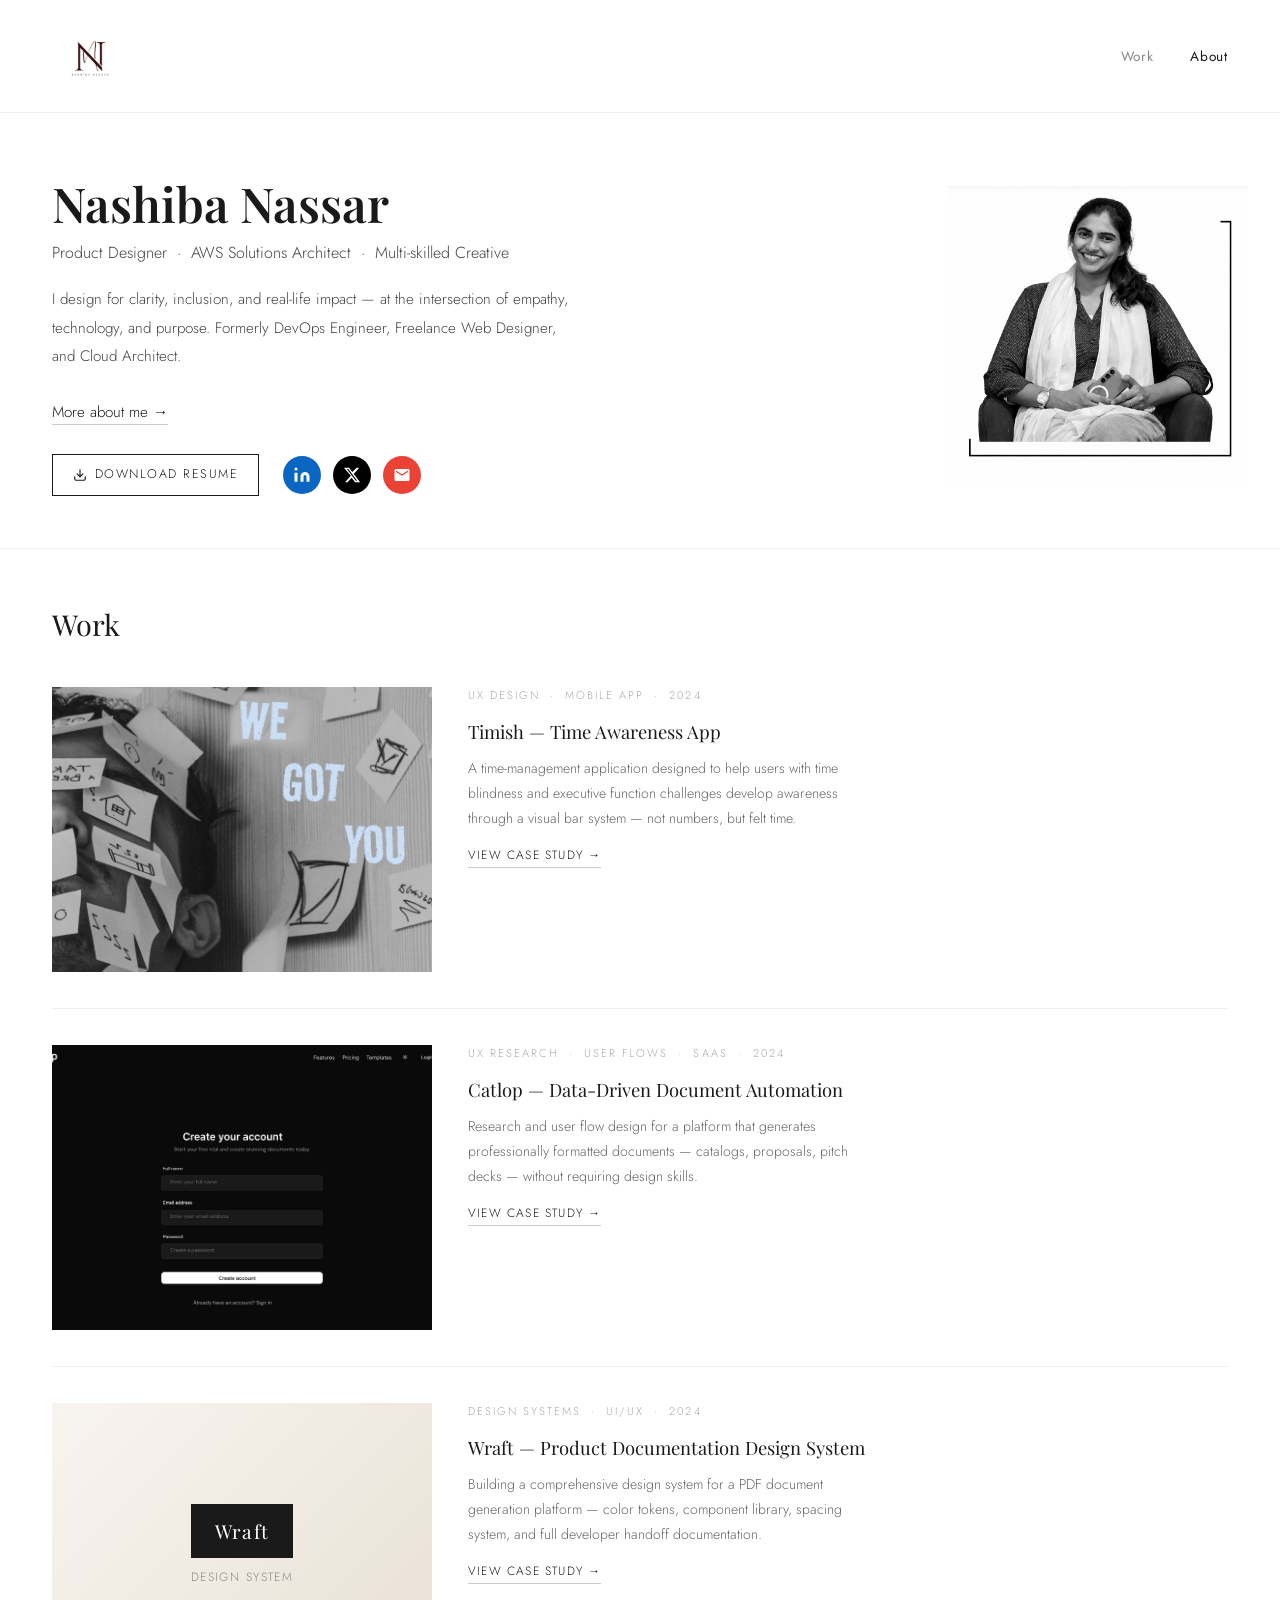
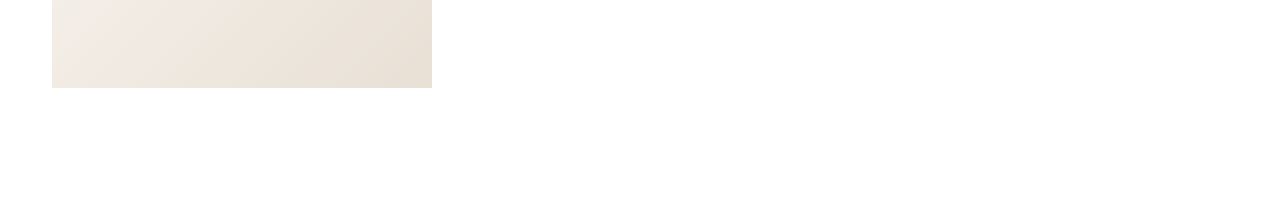
==== index.html @ db63591d "Add files via upload" ====
<!DOCTYPE html>
<html lang="en">
<head>
  <meta charset="UTF-8"/>
  <meta name="viewport" content="width=device-width, initial-scale=1.0"/>
  <title>Nashiba Nassar — Product Designer</title>
  <link href="https://fonts.googleapis.com/css2?family=Playfair+Display:ital,wght@0,400;0,600;1,400&family=Jost:wght@300;400;500&display=swap" rel="stylesheet"/>
  <style>
    *,*::before,*::after{margin:0;padding:0;box-sizing:border-box}
    html{scroll-behavior:smooth}
    body{background:#fff;color:#1a1a1a;font-family:'Jost',sans-serif;font-weight:300;line-height:1.6}
    a{text-decoration:none;color:inherit}
    .page{display:none} .page.active{display:block}

    nav{display:flex;justify-content:space-between;align-items:center;padding:24px 52px;position:sticky;top:0;background:#fff;z-index:100;border-bottom:1px solid #f0f0f0}
    .logo{cursor:pointer;display:flex;align-items:center}.logo img{height:64px;width:auto;display:block}
    .nav-links{display:flex;gap:36px;list-style:none}
    .nav-links a{font-size:.85rem;font-weight:400;letter-spacing:.06em;cursor:pointer;transition:color .2s}
    .nav-links a:hover,.nav-links a.active{color:#888}

    /* HERO — transparent bg to show cutout photo naturally */
    .hero{display:grid;grid-template-columns:1fr 240px;gap:0px;align-items:center;padding:64px 52px 52px;border-bottom:1px solid #f0f0f0;background:#fff}
    .hero-left h1{font-family:'Playfair Display',serif;font-size:clamp(2.2rem,4vw,3rem);font-weight:600;line-height:1.1;margin-bottom:10px}
    .hero-left .hero-title{font-size:1rem;color:#444;margin-bottom:20px;font-weight:300}
    .hero-left .hero-desc{font-size:.95rem;line-height:1.85;color:#444;max-width:520px;margin-bottom:28px}
    .hero-left .hero-desc a{color:#1a1a1a;border-bottom:1px solid #ccc;transition:border-color .2s;padding-bottom:1px;cursor:pointer}
    .hero-left .hero-desc a:hover{border-color:#1a1a1a}
    .hero-actions{display:flex;align-items:center;gap:24px;flex-wrap:wrap}
    .btn-resume{display:inline-flex;align-items:center;gap:8px;font-size:.78rem;letter-spacing:.12em;text-transform:uppercase;border:1px solid #1a1a1a;padding:10px 20px;transition:background .2s,color .2s;cursor:pointer;background:#fff;color:#1a1a1a}
    .btn-resume:hover{background:#1a1a1a;color:#fff}
    .btn-resume svg{stroke:currentColor;fill:none}
    .socials{display:flex;gap:12px;align-items:center}
    .socials a{display:flex;align-items:center;justify-content:center;width:38px;height:38px;border-radius:50%;transition:transform .2s,opacity .2s}
    .socials a:hover{transform:translateY(-2px);opacity:.85}
    .social-linkedin{background:#0A66C2}
    .social-x{background:#000}
    .social-gmail{background:#EA4335}
    .socials a svg{width:18px;height:18px;fill:#fff}

    /* Hero photo — cutout style, no box */
    .hero-photo{width:300px;flex-shrink:0;display:flex;align-items:center;justify-content:center;margin-left:-40px}
    .hero-photo img{width:100%;display:block;object-fit:contain}

    /* WORK PAGE */
    .work-page{padding:52px 52px 100px}
    .work-page h2{font-family:'Playfair Display',serif;font-size:1.8rem;font-weight:400;margin-bottom:40px}
    .projects-list{display:flex;flex-direction:column}
    .project-item{display:grid;grid-template-columns:1fr 2fr;gap:36px;align-items:start;cursor:pointer;border-bottom:1px solid #f0f0f0;padding:36px 0}
    .project-item:first-child{padding-top:0}
    .project-item:last-child{border-bottom:none}
    .project-thumb{width:100%;aspect-ratio:4/3;overflow:hidden;background:#f5f5f5}
    .project-thumb img{width:100%;height:100%;object-fit:cover;transition:transform .5s ease;display:block}
    .project-item:hover .project-thumb img{transform:scale(1.03)}
    .project-thumb.placeholder{background:linear-gradient(135deg,#f8f4ef,#e8e0d5);display:flex;align-items:center;justify-content:center;flex-direction:column;gap:10px}
    .wraft-badge{background:#1a1a1a;color:#fff;font-family:'Playfair Display',serif;font-size:1.2rem;padding:12px 24px;letter-spacing:.06em}
    .wraft-sub{font-size:.75rem;color:#888;letter-spacing:.12em;text-transform:uppercase}
    .project-info h3{font-family:'Playfair Display',serif;font-size:1.15rem;font-weight:400;margin-bottom:10px;transition:color .2s}
    .project-item:hover .project-info h3{color:#666}
    .proj-tag{font-size:.7rem;letter-spacing:.18em;text-transform:uppercase;color:#aaa;margin-bottom:12px}
    .project-info p{font-size:.88rem;line-height:1.75;color:#666;max-width:380px}
    .proj-arrow{display:inline-flex;align-items:center;gap:6px;font-size:.75rem;letter-spacing:.1em;text-transform:uppercase;color:#1a1a1a;margin-top:16px;border-bottom:1px solid #ccc;padding-bottom:2px;transition:border-color .2s}
    .project-item:hover .proj-arrow{border-color:#1a1a1a}

    /* DETAIL */
    .detail-page{padding:48px 52px 100px;max-width:1060px}
    .back-btn{display:inline-flex;align-items:center;gap:8px;font-size:.8rem;letter-spacing:.08em;color:#888;cursor:pointer;margin-bottom:44px;transition:color .2s}
    .back-btn:hover{color:#1a1a1a}
    .detail-title{font-family:'Playfair Display',serif;font-size:2rem;font-weight:400;line-height:1.2;margin-bottom:12px}
    .detail-subtitle{font-size:.88rem;color:#888;letter-spacing:.06em;margin-bottom:44px}
    .detail-hero{width:100%;margin-bottom:56px;overflow:hidden;background:#f5f5f5}
    .detail-hero img{width:100%;display:block}
    .detail-hero.dark-bg{background:#12193a}
    .detail-hero.wraft-bg{background:linear-gradient(135deg,#f8f4ef,#e8e0d5);display:flex;align-items:center;justify-content:center;min-height:300px}
    .detail-meta{display:grid;grid-template-columns:repeat(3,1fr);gap:28px;margin-bottom:56px;padding:32px 0;border-top:1px solid #f0f0f0;border-bottom:1px solid #f0f0f0}
    .meta-item label{display:block;font-size:.68rem;letter-spacing:.18em;text-transform:uppercase;color:#aaa;margin-bottom:7px}
    .meta-item span{font-size:.9rem}
    .detail-section{margin-bottom:48px}
    .detail-section h2{font-family:'Playfair Display',serif;font-size:1.3rem;font-weight:400;margin-bottom:16px}
    .detail-section p{font-size:.93rem;line-height:1.85;color:#444;max-width:700px}
    .detail-section ul{padding-left:18px;margin-top:10px}
    .detail-section ul li{font-size:.9rem;line-height:1.8;color:#444;margin-bottom:5px}
    .screens-grid{display:grid;grid-template-columns:repeat(3,1fr);gap:18px;margin-top:24px}
    .screens-grid img{width:100%;border-radius:16px;display:block;box-shadow:0 4px 20px rgba(0,0,0,.08)}
    .ideation-img{width:100%;max-width:700px;display:block;margin-top:20px;border:1px solid #f0f0f0}

    /* ABOUT */
    .about-page{padding:52px 52px 100px}
    .about-top{display:grid;grid-template-columns:1fr 1fr;gap:72px;align-items:start;margin-bottom:72px;padding-bottom:64px;border-bottom:1px solid #f0f0f0}
    .about-img-wrap{width:100%;aspect-ratio:3/4;overflow:hidden;background:#f5f5f5}
    .about-img-wrap img{width:100%;height:100%;object-fit:cover;object-position:center top;display:block}
    .about-content h1{font-family:'Playfair Display',serif;font-size:2rem;font-weight:400;margin-bottom:28px}
    .about-content p{font-size:.93rem;line-height:1.9;color:#444;margin-bottom:20px}
    .about-certs,.about-contact{margin-top:32px;padding-top:28px;border-top:1px solid #f0f0f0}
    .about-certs h3,.about-contact h3{font-size:.68rem;letter-spacing:.18em;text-transform:uppercase;color:#aaa;margin-bottom:16px}
    .cert-list{display:flex;flex-direction:column;gap:9px}
    .cert-list span{font-size:.86rem;padding-left:12px;border-left:2px solid #1a1a1a}
    .contact-links{display:flex;flex-direction:row;flex-wrap:wrap;align-items:center;gap:4px 0}
    .contact-links a{font-size:.86rem;transition:color .2s}
    .contact-links a:hover{color:#888}
    .contact-links a:not(:last-child)::after{content:'·';margin:0 12px;color:#ccc}
    .philosophy-section{max-width:860px}
    .philosophy-section h2{font-family:'Playfair Display',serif;font-size:1.7rem;font-weight:400;margin-bottom:8px}
    .section-sub{font-size:.78rem;letter-spacing:.16em;text-transform:uppercase;color:#aaa;margin-bottom:36px}
    .philosophy-section p{font-size:.93rem;line-height:1.9;color:#444;margin-bottom:20px}
    .principles{display:grid;grid-template-columns:repeat(3,1fr);gap:28px;margin:32px 0 40px}
    .principle-card{padding:28px 24px;background:#f9f9f9;border-top:2px solid #1a1a1a}
    .principle-card h4{font-family:'Playfair Display',serif;font-size:1rem;font-weight:400;margin-bottom:10px}
    .principle-card p{font-size:.85rem;line-height:1.75;color:#666}
    .philosophy-quote{font-family:'Playfair Display',serif;font-size:1.1rem;font-style:italic;color:#555;border-left:3px solid #1a1a1a;padding-left:24px;margin:32px 0;line-height:1.7}
    .analogy-box{background:#f9f9f9;padding:36px 40px;margin:28px 0}
    .analogy-box h3{font-family:'Playfair Display',serif;font-size:1.1rem;font-weight:400;margin-bottom:16px}
    .analogy-box p{font-size:.88rem;line-height:1.9;color:#555;margin-bottom:12px}
    .analogy-box p:last-child{margin-bottom:0}

    @media(max-width:768px){
      nav{padding:18px 20px}
      .hero{grid-template-columns:1fr;padding:40px 20px 40px;gap:24px}
      .hero-photo{width:200px;margin:0 auto}
      .work-page,.detail-page,.about-page{padding:32px 20px 80px}
      .project-item{grid-template-columns:1fr;gap:16px}
      .about-top{grid-template-columns:1fr;gap:36px}
      .principles{grid-template-columns:1fr;gap:16px}
      .screens-grid{grid-template-columns:repeat(2,1fr)}
      .detail-meta{grid-template-columns:1fr 1fr}
    }
  </style>
<script>
  function showPage(name) {
    document.querySelectorAll('.page').forEach(p => p.classList.remove('active'));
    document.querySelectorAll('.nav-links a').forEach(a => a.classList.remove('active'));
    if (name === 'work') {
      document.getElementById('page-work').classList.add('active');
      document.getElementById('nav-work').classList.add('active');
    } else if (name === 'about') {
      document.getElementById('page-about').classList.add('active');
      document.getElementById('nav-about').classList.add('active');
    }
    window.scrollTo(0,0);
  }
  function showDetail(project) {
    document.querySelectorAll('.page').forEach(p => p.classList.remove('active'));
    document.getElementById('page-detail-' + project).classList.add('active');
    window.scrollTo(0,0);
  }
</script>
</head>
<body>

<nav>
  <div class="logo" onclick="showPage('work')"><img src="[data-uri]" alt="Nashiba Nassar"/></div>
  <ul class="nav-links">
    <li><a id="nav-work" class="active" onclick="showPage('work')">Work</a></li>
    <li><a id="nav-about" onclick="showPage('about')">About</a></li>
  </ul>
</nav>

<!-- WORK PAGE -->
<div id="page-work" class="page active">
  <div class="hero">
    <div class="hero-left">
      <h1>Nashiba Nassar</h1>
      <div class="hero-title">Product Designer &nbsp;·&nbsp; AWS Solutions Architect &nbsp;·&nbsp; Multi-skilled Creative</div>
      <div class="hero-desc">
        I design for clarity, inclusion, and real-life impact — at the intersection of empathy, technology, and purpose.
        Formerly DevOps Engineer, Freelance Web Designer, and Cloud Architect.
        <br/><br/>
        <a onclick="showPage('about')">More about me →</a>
      </div>
      <div class="hero-actions">
        <a class="btn-resume" href="[data-uri]" download="Nashiba_Nassar_Resume.pdf">
          <svg width="14" height="14" viewBox="0 0 24 24" stroke-width="2" stroke-linecap="round" stroke-linejoin="round"><path d="M21 15v4a2 2 0 01-2 2H5a2 2 0 01-2-2v-4"/><polyline points="7 10 12 15 17 10"/><line x1="12" y1="15" x2="12" y2="3"/></svg>
          Download Resume
        </a>
        <div class="socials">
          <a href="https://www.linkedin.com/in/nashiba-nassar" target="_blank" title="LinkedIn" class="social-linkedin">
            <svg viewBox="0 0 24 24"><path d="M16 8a6 6 0 016 6v7h-4v-7a2 2 0 00-2-2 2 2 0 00-2 2v7h-4v-7a6 6 0 016-6zM2 9h4v12H2z"/><circle cx="4" cy="4" r="2"/></svg>
          </a>
          <a href="https://x.com/nashibanassar" target="_blank" title="X" class="social-x">
            <svg viewBox="0 0 24 24"><path d="M18.244 2.25h3.308l-7.227 8.26 8.502 11.24H16.17l-4.714-6.231-5.401 6.231H2.744l7.737-8.835L1.254 2.25H8.08l4.253 5.622zm-1.161 17.52h1.833L7.084 4.126H5.117z"/></svg>
          </a>
          <a href="/cdn-cgi/l/email-protection#d5bbb4a6bdbcb7b4e1e0e395b2b8b4bcb9fbb6bab8" title="Email" class="social-gmail">
            <svg viewBox="0 0 24 24"><path d="M20 4H4C2.9 4 2 4.9 2 6v12c0 1.1.9 2 2 2h16c1.1 0 2-.9 2-2V6c0-1.1-.9-2-2-2zm0 4l-8 5-8-5V6l8 5 8-5v2z"/></svg>
          </a>
        </div>
      </div>
    </div>
    <div class="hero-photo">
      <img src="[data-uri]" alt="Nashiba Nassar"/>
    </div>
  </div>

  <div class="work-page">
    <h2>Work</h2>
    <div class="projects-list">

      <div class="project-item" onclick="showDetail('timish')">
        <div class="project-thumb"><img src="[data-uri]" alt="Timish"/></div>
        <div class="project-info">
          <div class="proj-tag">UX Design &nbsp;·&nbsp; Mobile App &nbsp;·&nbsp; 2024</div>
          <h3>Timish — Time Awareness App</h3>
          <p>A time-management application designed to help users with time blindness and executive function challenges develop awareness through a visual bar system — not numbers, but felt time.</p>
          <div class="proj-arrow">View case study →</div>
        </div>
      </div>

      <div class="project-item" onclick="showDetail('catlop')">
        <div class="project-thumb"><img src="[data-uri]" alt="Catlop"/></div>
        <div class="project-info">
          <div class="proj-tag">UX Research &nbsp;·&nbsp; User Flows &nbsp;·&nbsp; SaaS &nbsp;·&nbsp; 2024</div>
          <h3>Catlop — Data-Driven Document Automation</h3>
          <p>Research and user flow design for a platform that generates professionally formatted documents — catalogs, proposals, pitch decks — without requiring design skills.</p>
          <div class="proj-arrow">View case study →</div>
        </div>
      </div>

      <div class="project-item" onclick="showDetail('wraft')">
        <div class="project-thumb placeholder">
          <div class="wraft-badge">Wraft</div>
          <div class="wraft-sub">Design System</div>
        </div>
        <div class="project-info">
          <div class="proj-tag">Design Systems &nbsp;·&nbsp; UI/UX &nbsp;·&nbsp; 2024</div>
          <h3>Wraft — Product Documentation Design System</h3>
          <p>Building a comprehensive design system for a PDF document generation platform — color tokens, component library, spacing system, and full developer handoff documentation.</p>
          <div class="proj-arrow">View case study →</div>
        </div>
      </div>

    </div>
  </div>
</div>

<!-- DETAIL: TIMISH -->
<div id="page-detail-timish" class="page">
  <div class="detail-page">
    <div class="back-btn" onclick="showPage('work')">&#8592; Work</div>
    <h1 class="detail-title">Timish — Time Awareness App</h1>
    <div class="detail-subtitle">UX Design &nbsp;·&nbsp; Mobile App &nbsp;·&nbsp; 2024</div>
    <div class="detail-hero dark-bg"><img src="[data-uri]" alt="Timish Hero"/></div>
    <div class="detail-meta">
      <div class="meta-item"><label>Role</label><span>UX Designer (Solo)</span></div>
      <div class="meta-item"><label>Platform</label><span>iOS Mobile App</span></div>
      <div class="meta-item"><label>Tools</label><span>Figma, FigJam</span></div>
    </div>
    <div class="detail-section"><h2>Overview</h2><p>A time-management application designed to help users develop time awareness, reduce overwhelm, and manage tasks visually. Instead of showing time as numbers, Timish makes time <em>felt</em> — through colours and bars that fill as focus sessions progress.</p></div>
    <div class="detail-section"><h2>Research Sources</h2><ul><li>UX Case Study on time-management struggles (UX Design magazine)</li><li>Time-related challenges in ADHD/LD populations (PMC / NCBI research)</li><li>General time-management strategies (University of Georgia field report)</li></ul></div>
    <div class="detail-section"><h2>Target Audiences</h2><ul><li>Students with executive function challenges</li><li>Adults with ADHD / Learning Disabilities</li><li>Adults with Executive Function Weakness regardless of age or occupation</li></ul></div>
    <div class="detail-section"><h2>Key Themes Identified</h2><ul><li>Anxiety and digital overload</li><li>Distractions and lack of organisation</li><li>Poor time awareness — time blindness</li><li>Weak planning and executive function</li><li>Overwhelm from complex interfaces</li></ul></div>
    <div class="detail-section"><h2>Key Observations</h2><ul><li>Time-management struggles have cognitive and neurobiological roots — not laziness</li><li>Students who struggle often become adults with similar challenges</li><li>The deeper problem is Executive Function Weakness, not age or occupation</li><li>Users require visual structure, reduced cognitive load, and simplified tools</li></ul></div>
    <div class="detail-section"><h2>Competitor Analysis</h2><ul><li><strong>Tiimo</strong> — AI planner + focus mode, but too many options and overwhelming</li><li><strong>One Thing</strong> — Simple to-do + focus, but interface not intuitive enough</li><li><strong>Forest</strong> — Simple with reward system, but limited planning features</li><li><strong>Interval Timer</strong> — Work–rest cycles, but not made for daily planning</li><li><strong>Scheduley</strong> — Reminders + motivation, but motivation alone is not persistent</li></ul></div>
    <div class="detail-section"><h2>Competitor Insights</h2><ul><li>Need a persistent visible indicator for time awareness</li><li>Minimising text improves clarity significantly</li><li>Reduce user actions per session</li><li>Hide or avoid overwhelming settings</li><li>Use visual time rather than verbal time</li></ul></div>
    <div class="detail-section"><h2>The Problem</h2><p>Users frequently lose track of time and forget deadlines because of time blindness, making it difficult to plan ahead, pace themselves, or stay aware of upcoming commitments. This results in missed deadlines and last-minute pressure.</p><p style="margin-top:12px">Root cause: their brain processes planning, attention, and task initiation differently due to executive function difficulties. Current apps overwhelm them with text, options, and complex interfaces.</p></div>
    <div class="detail-section"><h2>User Personas</h2><ul><li><strong>Saara (20, Student)</strong> — Executive dysfunction, overwhelmed by text-heavy apps. Needs visual planning, advance reminders, and easy task initiation.</li><li><strong>Arjun (30, Corporate Professional)</strong> — Inconsistent performance, loses track of time. Needs structured yet flexible reminders.</li><li><strong>Riya (40, Business Owner)</strong> — Overwhelmed by multi-tasking, energy fluctuates. Needs prioritisation and daily clarity.</li></ul></div>
    <div class="detail-section"><h2>How Might We Questions</h2><ul><li>How might we help users start tasks easily without friction?</li><li>How might we use visuals to reduce overwhelm?</li><li>How might we reduce cognitive load during routine tasks?</li><li>How might we help users stay consistent without relying on motivation?</li><li>How might we simplify planning for multi-taskers?</li><li>How might we support productivity during low-energy days?</li></ul></div>
    <div class="detail-section"><h2>Rapid Ideation</h2><p>Using FigJam sticky notes to explore ideas around visual awareness, minimal interfaces, time-based colour systems, and T-shirt size task arrangements.</p><img src="[data-uri]" alt="Rapid Ideation FigJam" class="ideation-img"/></div>
    <div class="detail-section"><h2>The Solution — Time Bar System</h2><p>Each hour of the day is represented by a bar. All bars start grey. When a focus session or task begins, bars fill dynamically with colours representing duration and focus type.</p><ul style="margin-top:14px"><li><strong>Default State</strong> — All bars start grey</li><li><strong>Focus Mode</strong> — Pressing Focus fills the bar in real time</li><li><strong>Task Mode</strong> — Adding a task changes bar colour based on task duration (S/M/L/XL)</li><li><strong>Current Bar Indicator</strong> — Running bar appears as a smaller progress bar at the top</li></ul><p style="margin-top:16px;font-style:italic;color:#666">"Time in this app isn't shown as numbers — it's felt through colours. Each bar becomes a visual block of energy and attention."</p></div>
    <div class="detail-section"><h2>App Screens</h2><div class="screens-grid"><img src="[data-uri]" alt="Screen 1"/><img src="[data-uri]" alt="Screen 2"/><img src="[data-uri]" alt="Screen 3"/><img src="[data-uri]" alt="Screen 4"/><img src="[data-uri]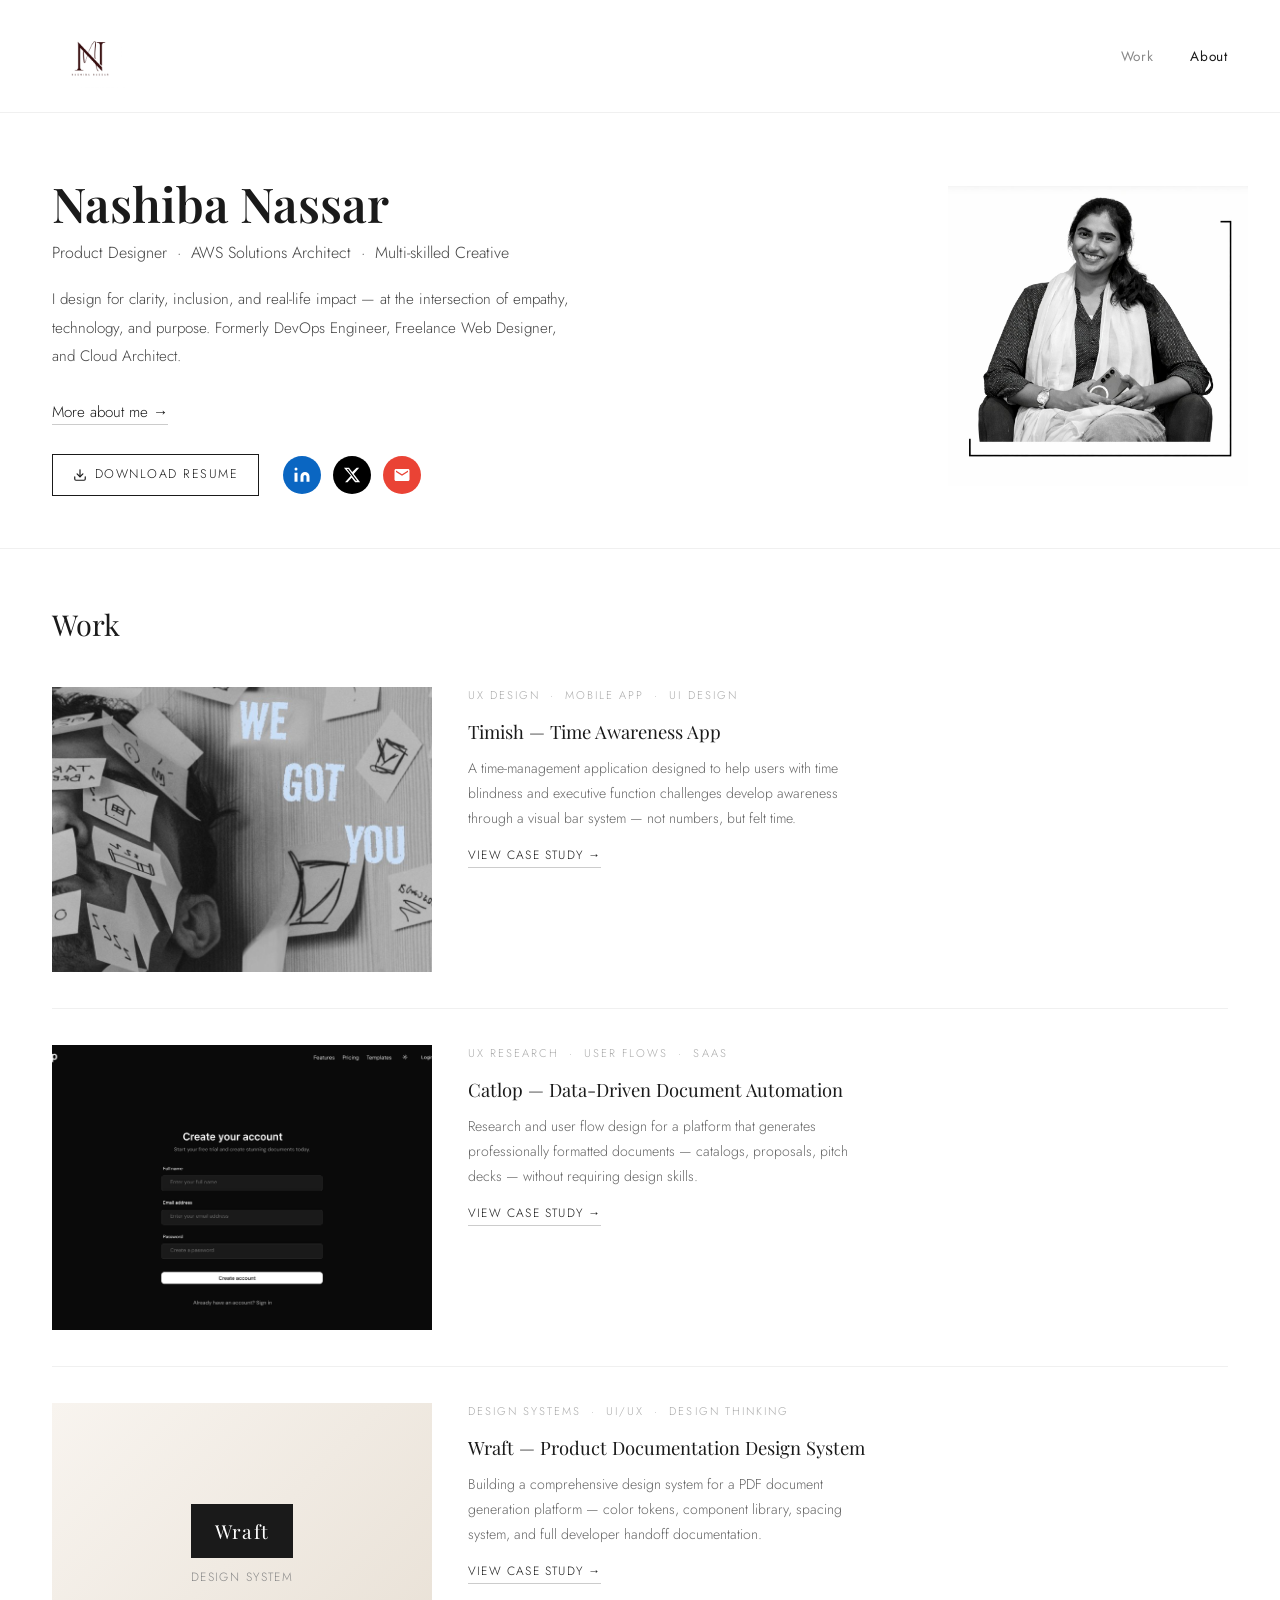
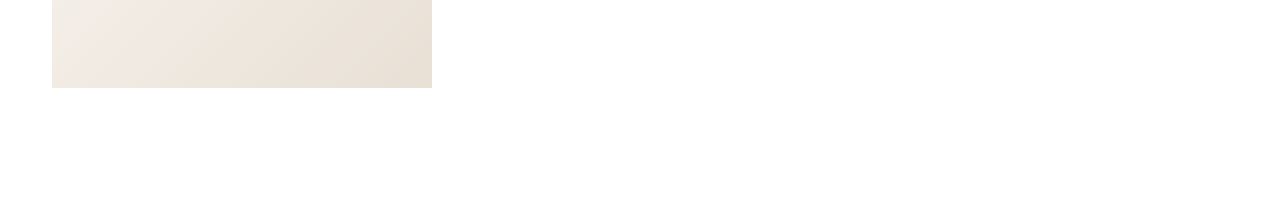
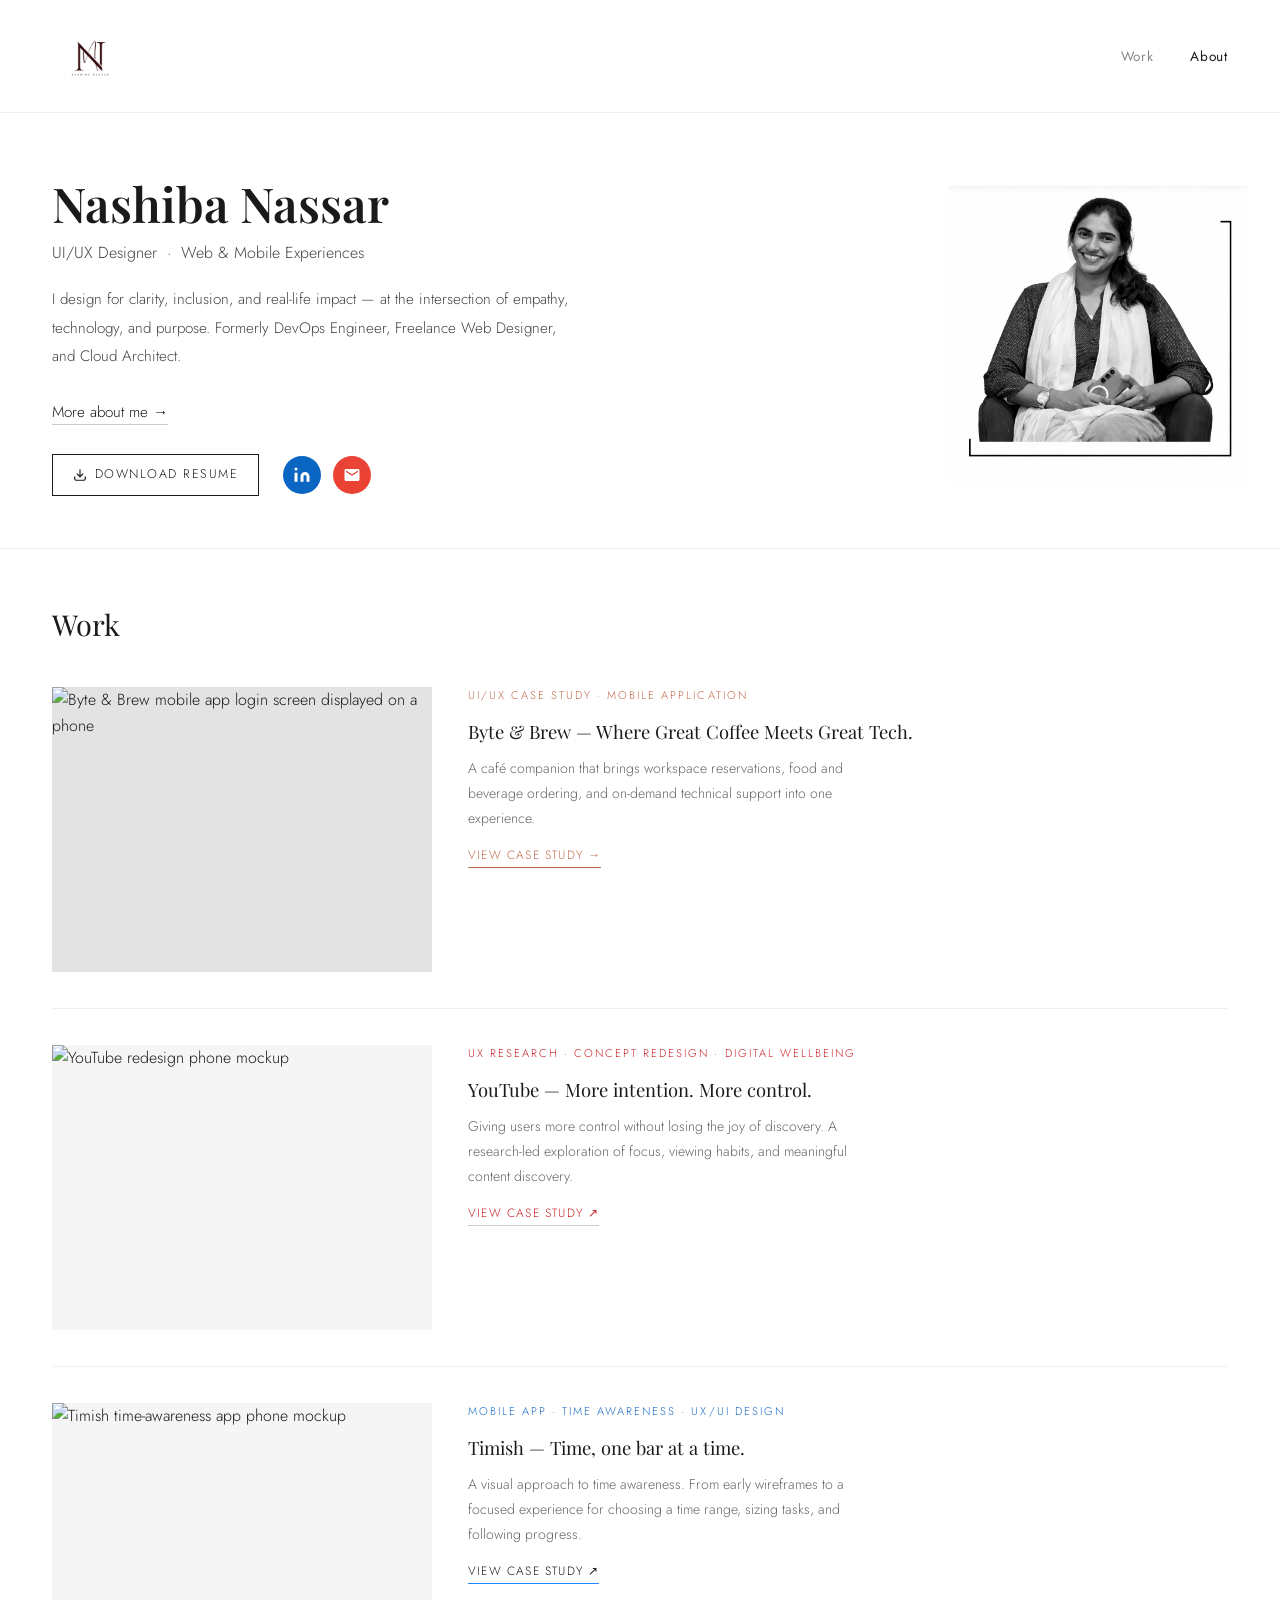
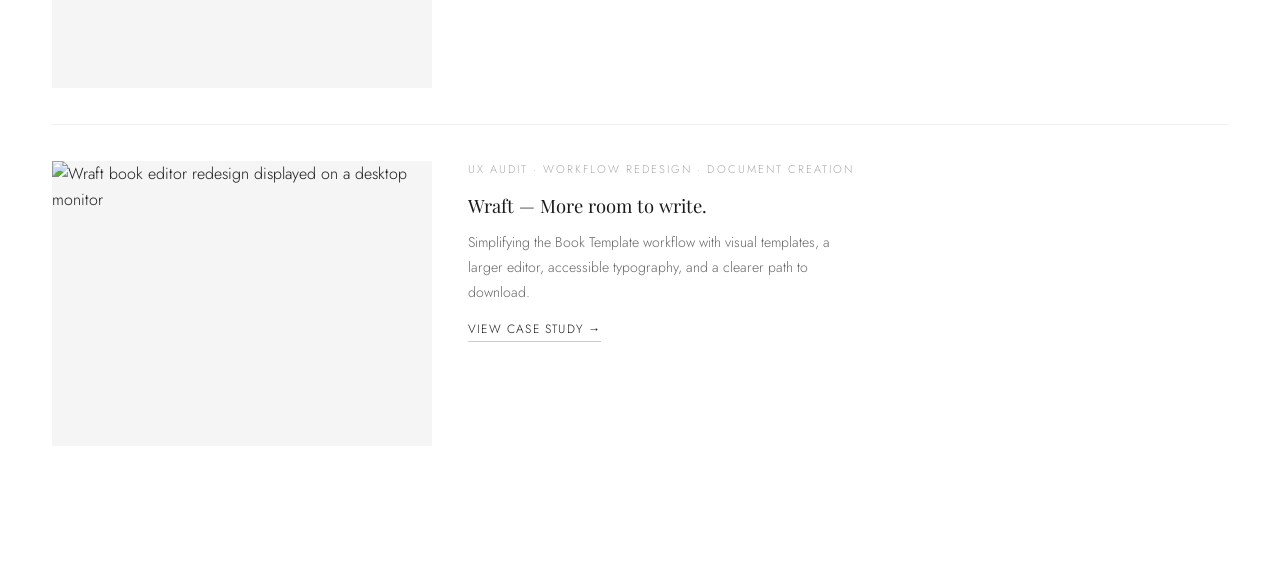
